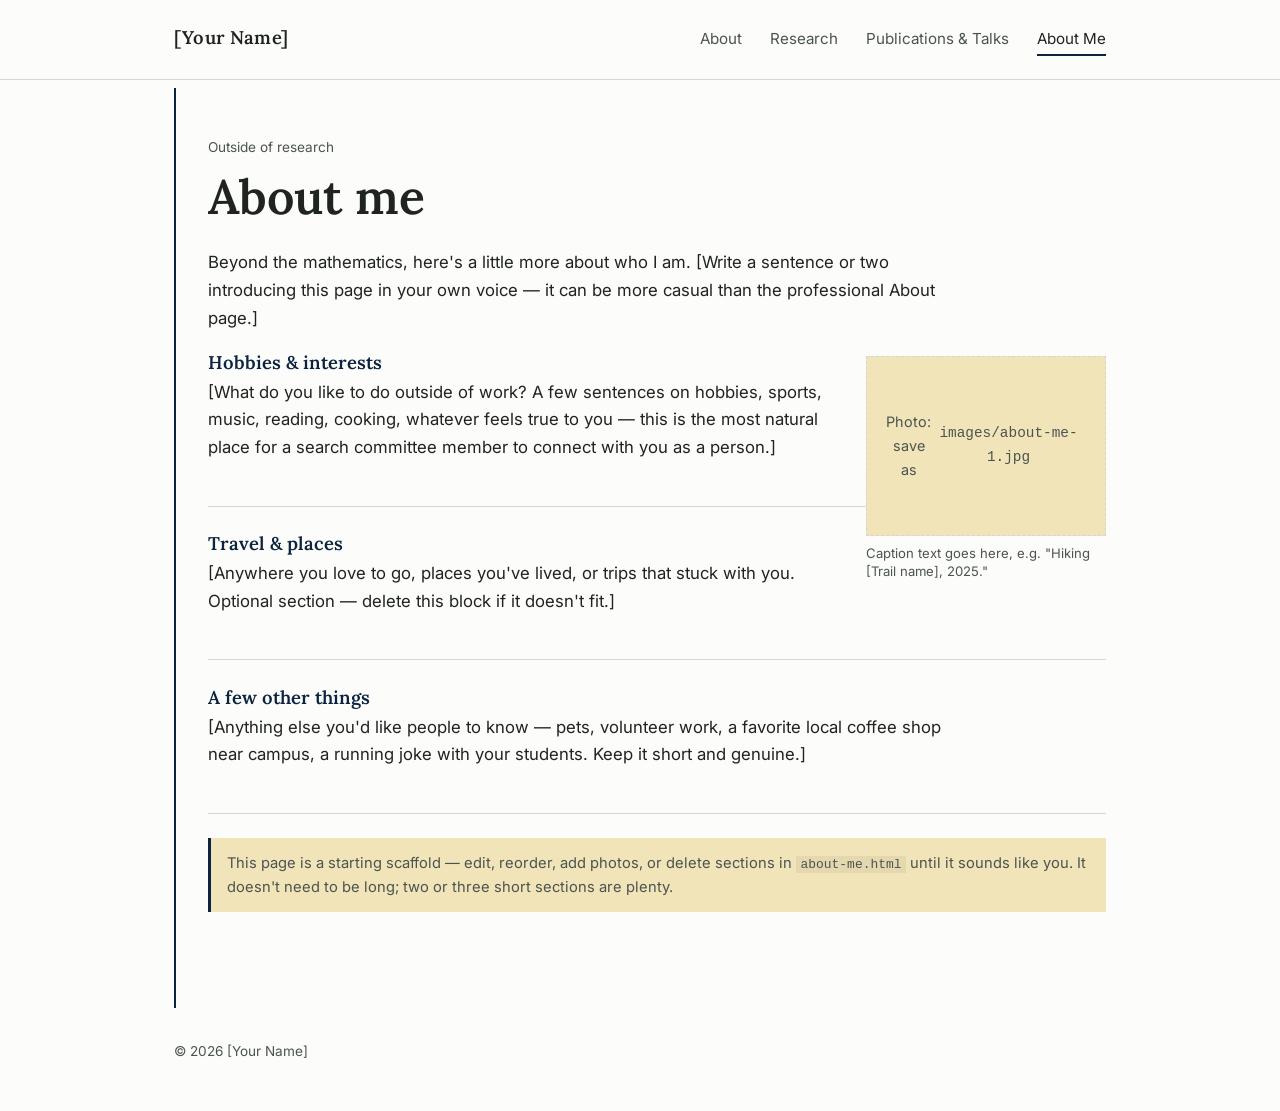
==== about-me.html @ 6d5e1753 "Add files via upload" ====
<!DOCTYPE html>
<html lang="en">
<head>
<meta charset="UTF-8">
<meta name="viewport" content="width=device-width, initial-scale=1.0">
<title>About Me — [Your Name]</title>
<link rel="preconnect" href="https://fonts.googleapis.com">
<link href="https://fonts.googleapis.com/css2?family=Lora:wght@500;600;700&family=Inter:wght@400;500;600&display=swap" rel="stylesheet">
<link rel="stylesheet" href="css/style.css">
</head>
<body>

<header class="site-header">
  <div class="nav-inner">
    <a class="site-name" href="index.html">[Your Name]</a>
    <nav class="site-nav">
      <a href="index.html">About</a>
      <a href="research.html">Research</a>
      <a href="publications.html">Publications &amp; Talks</a>
      <a href="about-me.html" aria-current="page">About Me</a>
    </nav>
  </div>
</header>

<main>
  <div class="page-body">
    <p class="eyebrow">Outside of research</p>
    <h1>About me</h1>
    <p>
      Beyond the mathematics, here's a little more about who I am. [Write a
      sentence or two introducing this page in your own voice &mdash; it can
      be more casual than the professional About page.]
    </p>

    <!--
      EXAMPLE: an inline photo, same reusable style as the one on the
      About page. Copy this block wherever you'd like a photo between
      paragraphs, then update the src/alt/caption.
    -->
    <figure class="inline-photo">
      <div class="photo-placeholder" style="aspect-ratio: 4/3;">
        Photo:<br>save as<br><code>images/about-me-1.jpg</code>
      </div>
      <!-- <img src="images/about-me-1.jpg" alt="Description of the photo"> -->
      <figcaption>Caption text goes here, e.g. "Hiking [Trail name], 2025."</figcaption>
    </figure>

    <div class="interest-block">
      <h3>Hobbies &amp; interests</h3>
      <p>
        [What do you like to do outside of work? A few sentences on hobbies,
        sports, music, reading, cooking, whatever feels true to you &mdash;
        this is the most natural place for a search committee member to
        connect with you as a person.]
      </p>
    </div>

    <div class="interest-block">
      <h3>Travel &amp; places</h3>
      <p>
        [Anywhere you love to go, places you've lived, or trips that stuck
        with you. Optional section &mdash; delete this block if it doesn't
        fit.]
      </p>
    </div>

    <div class="interest-block">
      <h3>A few other things</h3>
      <p>
        [Anything else you'd like people to know &mdash; pets, volunteer
        work, a favorite local coffee shop near campus, a running joke with
        your students. Keep it short and genuine.]
      </p>
    </div>

    <div class="section-note">
      This page is a starting scaffold &mdash; edit, reorder, add photos,
      or delete sections in <code>about-me.html</code> until it sounds like
      you. It doesn't need to be long; two or three short sections are
      plenty.
    </div>
  </div>
</main>

<footer class="site-footer">
  &copy; <span id="year"></span> [Your Name]
</footer>

<script>
  document.getElementById('year').textContent = new Date().getFullYear();
</script>
</body>
</html>
---- css/style.css ----
/* ---------- Tokens ---------- */
:root {
  --bg: #FCFCFA;
  --ink: #1F2421;
  --ink-soft: #4B5450;
  --accent: #0C2340;
  --accent-soft: #F1E4B8;
  --line: #D8D6CE;
  --serif: 'Lora', Georgia, serif;
  --sans: 'Inter', -apple-system, BlinkMacSystemFont, sans-serif;
  --content-width: 760px;
  --wide-width: 980px;
}

* { box-sizing: border-box; }

html { scroll-behavior: smooth; }

body {
  margin: 0;
  background: var(--bg);
  color: var(--ink);
  font-family: var(--sans);
  font-size: 1.05rem;
  line-height: 1.65;
  -webkit-font-smoothing: antialiased;
}

@media (prefers-reduced-motion: reduce) {
  html { scroll-behavior: auto; }
  * { animation: none !important; transition: none !important; }
}

a {
  color: var(--ink);
  text-decoration: none;
  border-bottom: 1px solid var(--accent);
}
a:hover { color: var(--accent); }
a:focus-visible, button:focus-visible {
  outline: 2px solid var(--accent);
  outline-offset: 3px;
}

h1, h2, h3 {
  font-family: var(--serif);
  font-weight: 600;
  line-height: 1.2;
  margin: 0 0 0.5em 0;
  color: var(--ink);
}

h1 { font-size: clamp(2.1rem, 4vw, 3rem); }
h2 { font-size: 1.5rem; margin-top: 2.5rem; }
h3 { font-size: 1.15rem; font-weight: 600; margin-bottom: 0.3em; }

p { margin: 0 0 1.1em 0; max-width: 68ch; }

/* ---------- Header / nav ---------- */
.site-header {
  border-bottom: 1px solid var(--line);
}

.nav-inner {
  max-width: var(--wide-width);
  margin: 0 auto;
  padding: 1.4rem 1.5rem;
  display: flex;
  justify-content: space-between;
  align-items: baseline;
  flex-wrap: wrap;
  gap: 0.75rem 2rem;
}

.site-name {
  font-family: var(--serif);
  font-size: 1.15rem;
  font-weight: 600;
  border-bottom: none;
  letter-spacing: 0.01em;
}
.site-name:hover { color: var(--ink); }

.site-nav {
  display: flex;
  gap: 1.75rem;
}

.site-nav a {
  border-bottom: 2px solid transparent;
  padding-bottom: 3px;
  font-size: 0.95rem;
  color: var(--ink-soft);
}
.site-nav a:hover { color: var(--ink); border-bottom-color: var(--line); }
.site-nav a[aria-current="page"] {
  color: var(--ink);
  border-bottom-color: var(--accent);
}

/* ---------- Page frame ---------- */
main {
  max-width: var(--wide-width);
  margin: 0 auto;
  padding: 0 1.5rem;
}

.page-body {
  border-left: 2px solid var(--accent);
  padding: 3rem 0 4rem 2rem;
  margin-top: 0.5rem;
}

@media (max-width: 640px) {
  .page-body { padding-left: 1.1rem; border-left-width: 1.5px; }
}

.eyebrow {
  font-family: var(--sans);
  font-size: 0.85rem;
  color: var(--ink-soft);
  margin-bottom: 0.6rem;
}

/* ---------- About page ---------- */
.about-grid {
  display: grid;
  grid-template-columns: 1.5fr 1fr;
  gap: 3rem;
  align-items: start;
}

@media (max-width: 720px) {
  .about-grid { grid-template-columns: 1fr; }
  .about-photo { order: -1; max-width: 220px; }
}

.about-photo img {
  width: 100%;
  display: block;
  border: 1px solid var(--line);
}

.photo-placeholder {
  width: 100%;
  aspect-ratio: 4 / 5;
  border: 1.5px dashed var(--line);
  background: var(--accent-soft);
  display: flex;
  align-items: center;
  justify-content: center;
  text-align: center;
  padding: 1.2rem;
  color: var(--ink-soft);
  font-size: 0.9rem;
}

/* ---------- Inline photos within paragraphs ---------- */
figure.inline-photo {
  float: right;
  width: 240px;
  margin: 0.3rem 0 1.2rem 1.75rem;
}
figure.inline-photo img {
  width: 100%;
  display: block;
  border: 1px solid var(--line);
}
figure.inline-photo figcaption {
  font-size: 0.82rem;
  color: var(--ink-soft);
  margin-top: 0.5rem;
  line-height: 1.4;
}

figure.inline-photo-wide {
  width: 100%;
  margin: 1.8rem 0;
  clear: both;
}
figure.inline-photo-wide img {
  width: 100%;
  display: block;
  border: 1px solid var(--line);
}
figure.inline-photo-wide figcaption {
  font-size: 0.82rem;
  color: var(--ink-soft);
  margin-top: 0.5rem;
  line-height: 1.4;
}

@media (max-width: 560px) {
  figure.inline-photo {
    float: none;
    width: 100%;
    margin: 1.2rem 0;
  }
}

.contact-list {
  list-style: none;
  margin: 1.8rem 0 0 0;
  padding: 0;
}
.contact-list li {
  margin-bottom: 0.5rem;
  font-size: 0.95rem;
}
.contact-list span {
  display: inline-block;
  width: 5.5rem;
  color: var(--ink-soft);
}

.tagline {
  font-family: var(--serif);
  font-size: 1.2rem;
  font-style: italic;
  color: var(--ink-soft);
  margin-top: -0.3rem;
  margin-bottom: 1.6rem;
}

/* ---------- Research page ---------- */
.interest-block {
  padding: 1.6rem 0;
  border-bottom: 1px solid var(--line);
}
.interest-block:first-of-type { padding-top: 0; }
.interest-block:last-of-type { border-bottom: none; }

.interest-block h3 { color: var(--accent); }

/* ---------- Publications page ---------- */
.pub-year {
  font-family: var(--serif);
  font-size: 1.05rem;
  color: var(--accent);
  margin: 2.2rem 0 0.8rem 0;
  padding-bottom: 0.3rem;
  border-bottom: 1px solid var(--accent-soft);
}
.pub-year:first-of-type { margin-top: 0.5rem; }

.pub-entry {
  margin-bottom: 1.3rem;
}
.pub-entry .pub-title {
  font-weight: 600;
  display: block;
}
.pub-entry .pub-meta {
  color: var(--ink-soft);
  font-size: 0.92rem;
}
.pub-entry .pub-links a {
  font-size: 0.88rem;
  margin-right: 1rem;
}

.section-note {
  background: var(--accent-soft);
  border-left: 3px solid var(--accent);
  padding: 0.8rem 1rem;
  font-size: 0.92rem;
  color: var(--ink-soft);
  margin: 1.5rem 0 2rem 0;
}
.section-note code {
  background: rgba(0,0,0,0.05);
  padding: 0.1em 0.35em;
  font-size: 0.88em;
}

/* ---------- Footer ---------- */
.site-footer {
  max-width: var(--wide-width);
  margin: 0 auto;
  padding: 2rem 1.5rem 3rem 1.5rem;
  color: var(--ink-soft);
  font-size: 0.85rem;
}
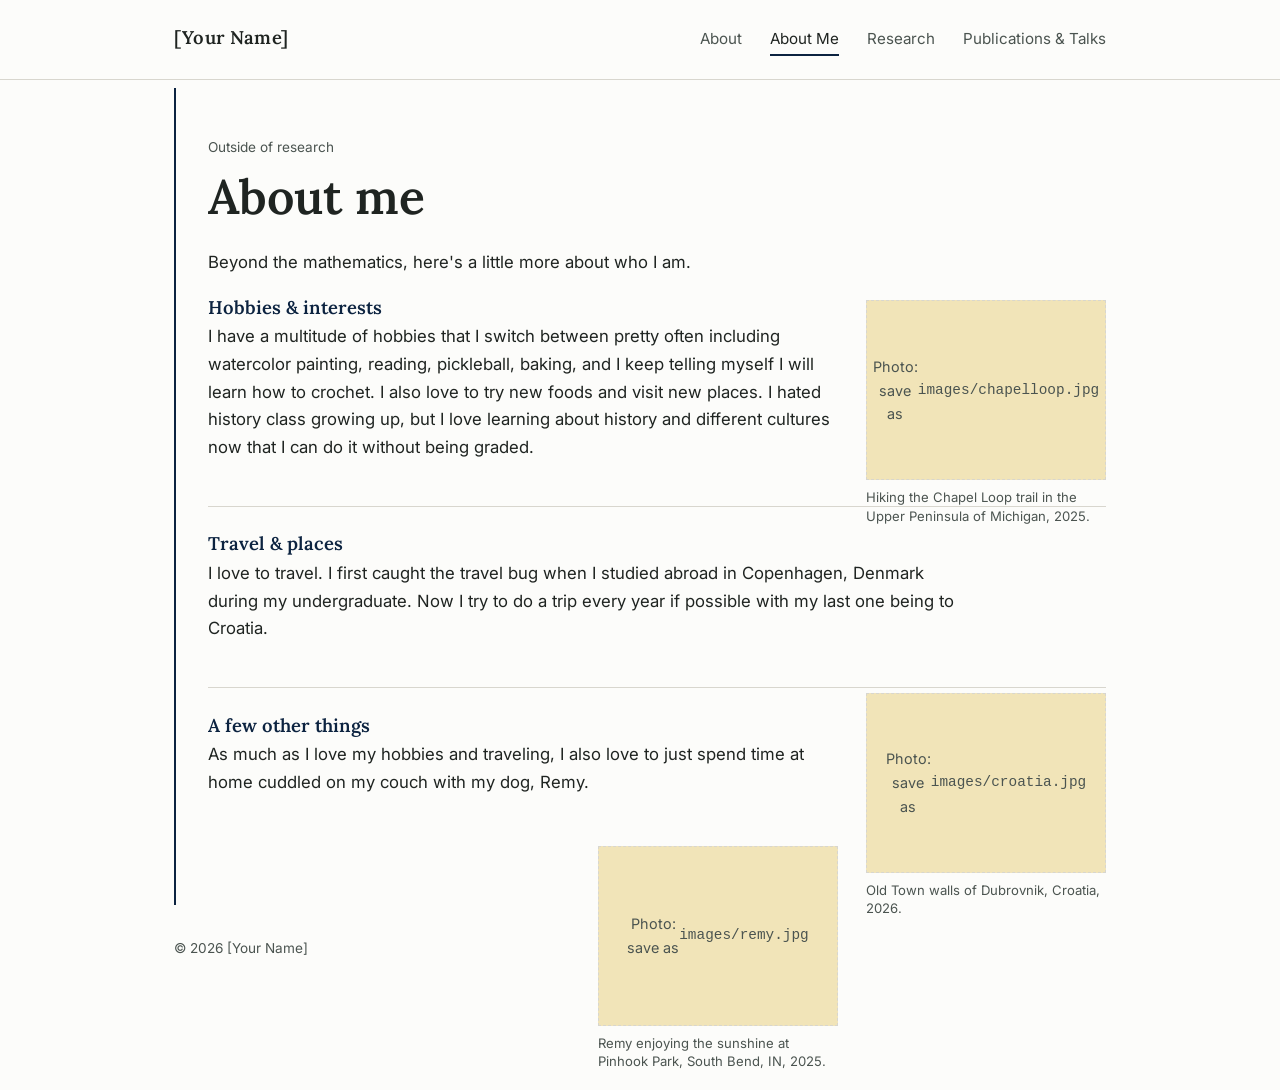
==== commit cc08523f: "Revise About Me section with personal details Updated personal information and added details about h" ====
--- a/about-me.html
+++ b/about-me.html
@@ -3,7 +3,7 @@
 <head>
 <meta charset="UTF-8">
 <meta name="viewport" content="width=device-width, initial-scale=1.0">
-<title>About Me — [Your Name]</title>
+<title>About Me — Connor Parrow</title>
 <link rel="preconnect" href="https://fonts.googleapis.com">
 <link href="https://fonts.googleapis.com/css2?family=Lora:wght@500;600;700&family=Inter:wght@400;500;600&display=swap" rel="stylesheet">
 <link rel="stylesheet" href="css/style.css">
@@ -15,9 +15,9 @@
     <a class="site-name" href="index.html">[Your Name]</a>
     <nav class="site-nav">
       <a href="index.html">About</a>
+      <a href="about-me.html" aria-current="page">About Me</a>
       <a href="research.html">Research</a>
       <a href="publications.html">Publications &amp; Talks</a>
-      <a href="about-me.html" aria-current="page">About Me</a>
     </nav>
   </div>
 </header>
@@ -27,9 +27,7 @@
     <p class="eyebrow">Outside of research</p>
     <h1>About me</h1>
     <p>
-      Beyond the mathematics, here's a little more about who I am. [Write a
-      sentence or two introducing this page in your own voice &mdash; it can
-      be more casual than the professional About page.]
+      Beyond the mathematics, here's a little more about who I am. 
     </p>
 
     <!--
@@ -39,46 +37,55 @@
     -->
     <figure class="inline-photo">
       <div class="photo-placeholder" style="aspect-ratio: 4/3;">
-        Photo:<br>save as<br><code>images/about-me-1.jpg</code>
+        Photo:<br>save as<br><code>images/chapelloop.jpg</code>
       </div>
-      <!-- <img src="images/about-me-1.jpg" alt="Description of the photo"> -->
-      <figcaption>Caption text goes here, e.g. "Hiking [Trail name], 2025."</figcaption>
+      <!-- <img src="images/chapelloop.jpg" alt="Description of the photo"> -->
+      <figcaption>Hiking the Chapel Loop trail in the Upper Peninsula of Michigan, 2025.</figcaption>
     </figure>
 
     <div class="interest-block">
       <h3>Hobbies &amp; interests</h3>
       <p>
-        [What do you like to do outside of work? A few sentences on hobbies,
-        sports, music, reading, cooking, whatever feels true to you &mdash;
-        this is the most natural place for a search committee member to
-        connect with you as a person.]
+        I have a multitude of hobbies that I switch between pretty often including watercolor painting, 
+        reading, pickleball, baking, and I keep telling myself I will learn how to crochet. I also love 
+        to try new foods and visit new places. I hated history class growing up, but I love learning about
+        history and different cultures now that I can do it without being graded.
       </p>
     </div>
 
     <div class="interest-block">
       <h3>Travel &amp; places</h3>
       <p>
-        [Anywhere you love to go, places you've lived, or trips that stuck
-        with you. Optional section &mdash; delete this block if it doesn't
-        fit.]
+        I love to travel. I first caught the travel bug when I studied abroad in Copenhagen, Denmark 
+        during my undergraduate. Now I try to do a trip every year if possible with my last one being 
+        to Croatia.        
       </p>
     </div>
+    <figure class="inline-photo">
+      <div class="photo-placeholder" style="aspect-ratio: 4/3;">
+        Photo:<br>save as<br><code>images/croatia.jpg</code>
+      </div>
+      <!-- <img src="images/croatia.jpg" alt="Description of the photo"> -->
+      <figcaption>Old Town walls of Dubrovnik, Croatia, 2026.</figcaption>
+    </figure>
 
     <div class="interest-block">
       <h3>A few other things</h3>
       <p>
-        [Anything else you'd like people to know &mdash; pets, volunteer
-        work, a favorite local coffee shop near campus, a running joke with
-        your students. Keep it short and genuine.]
+        As much as I love my hobbies and traveling, I also love to just spend time 
+        at home cuddled on my couch with my dog, Remy.
       </p>
     </div>
 
-    <div class="section-note">
-      This page is a starting scaffold &mdash; edit, reorder, add photos,
-      or delete sections in <code>about-me.html</code> until it sounds like
-      you. It doesn't need to be long; two or three short sections are
-      plenty.
-    </div>
+    <figure class="inline-photo">
+      <div class="photo-placeholder" style="aspect-ratio: 4/3;">
+        Photo:<br>save as<br><code>images/remy.jpg</code>
+      </div>
+      <!-- <img src="images/remy.jpg" alt="Description of the photo"> -->
+      <figcaption>Remy enjoying the sunshine at Pinhook Park, South Bend, IN, 2025.</figcaption>
+    </figure>
+
+    
   </div>
 </main>
 
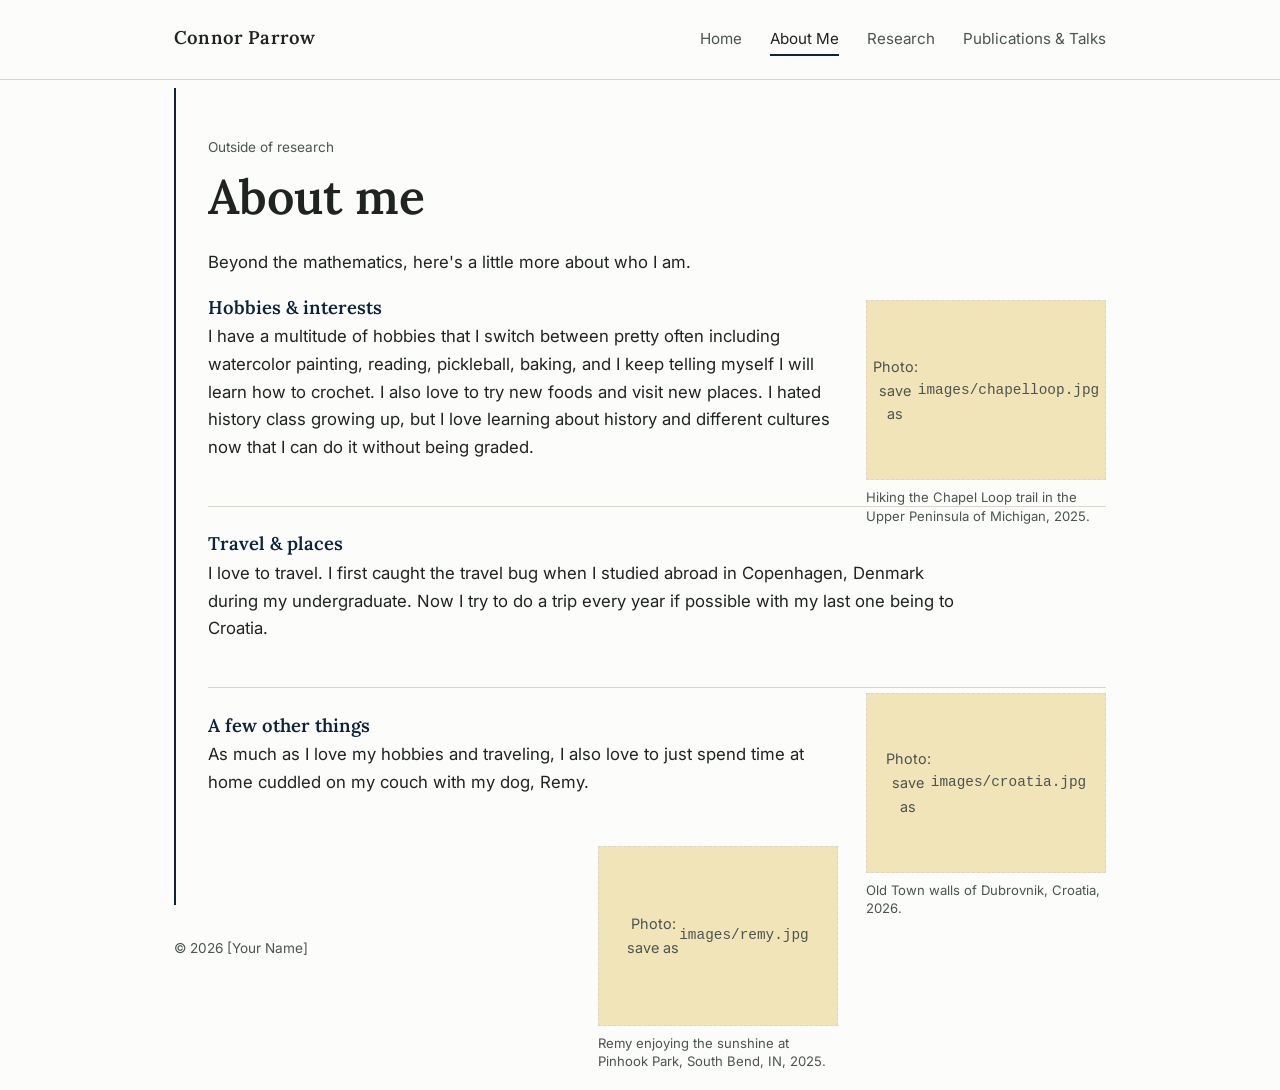
==== commit b12a2da8: "Update site name to 'Connor Parrow' in about-me.html" ====
--- a/about-me.html
+++ b/about-me.html
@@ -12,9 +12,9 @@
 
 <header class="site-header">
   <div class="nav-inner">
-    <a class="site-name" href="index.html">[Your Name]</a>
+    <a class="site-name" href="index.html">Connor Parrow</a>
     <nav class="site-nav">
-      <a href="index.html">About</a>
+      <a href="index.html">Home</a>
       <a href="about-me.html" aria-current="page">About Me</a>
       <a href="research.html">Research</a>
       <a href="publications.html">Publications &amp; Talks</a>
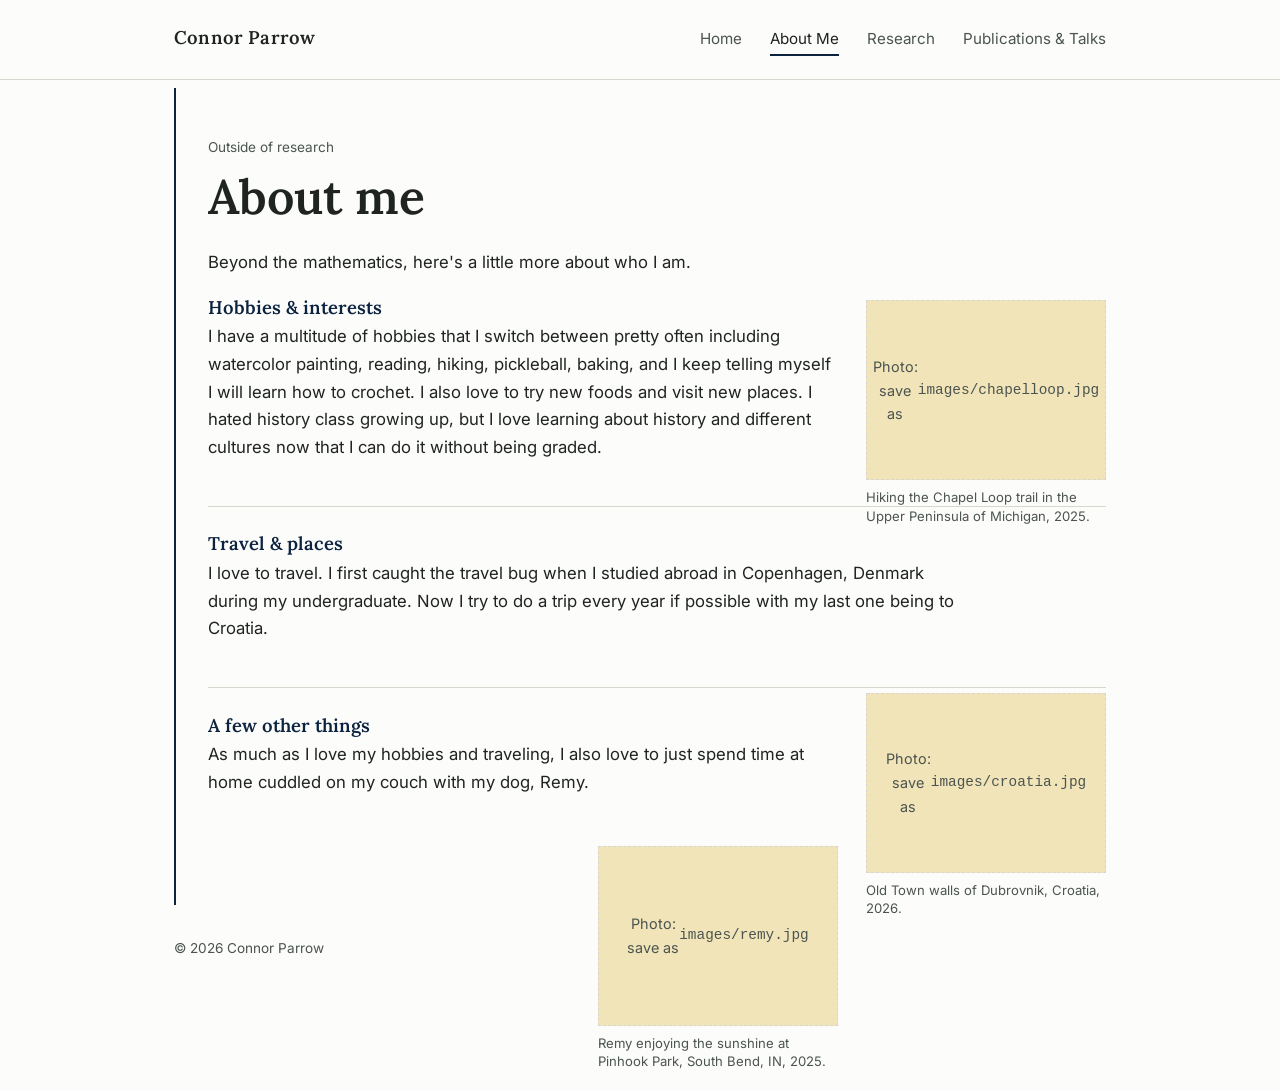
==== commit a4fab9fc: "Update about-me.html with new footer name Removed example photo comment and updated footer name." ====
--- a/about-me.html
+++ b/about-me.html
@@ -29,12 +29,7 @@
     <p>
       Beyond the mathematics, here's a little more about who I am. 
     </p>
-
-    <!--
-      EXAMPLE: an inline photo, same reusable style as the one on the
-      About page. Copy this block wherever you'd like a photo between
-      paragraphs, then update the src/alt/caption.
-    -->
+    
     <figure class="inline-photo">
       <div class="photo-placeholder" style="aspect-ratio: 4/3;">
         Photo:<br>save as<br><code>images/chapelloop.jpg</code>
@@ -47,7 +42,7 @@
       <h3>Hobbies &amp; interests</h3>
       <p>
         I have a multitude of hobbies that I switch between pretty often including watercolor painting, 
-        reading, pickleball, baking, and I keep telling myself I will learn how to crochet. I also love 
+        reading, hiking, pickleball, baking, and I keep telling myself I will learn how to crochet. I also love 
         to try new foods and visit new places. I hated history class growing up, but I love learning about
         history and different cultures now that I can do it without being graded.
       </p>
@@ -90,7 +85,7 @@
 </main>
 
 <footer class="site-footer">
-  &copy; <span id="year"></span> [Your Name]
+  &copy; <span id="year"></span> Connor Parrow
 </footer>
 
 <script>
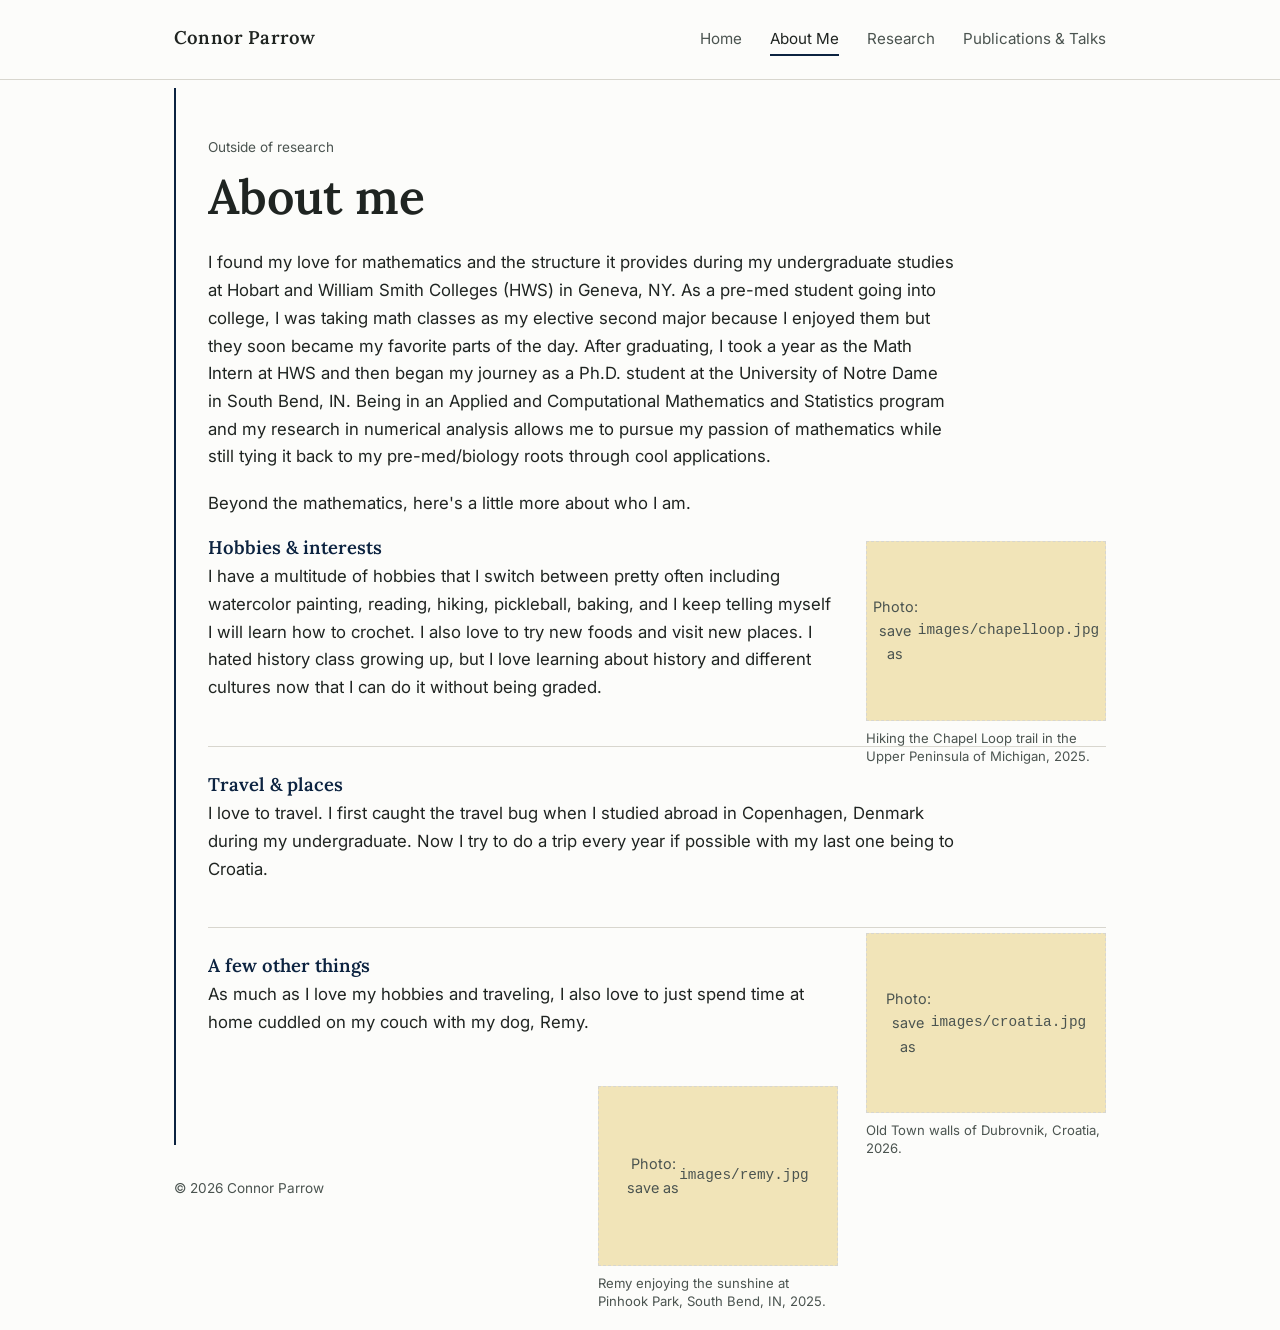
==== commit 932be39b: "Enhance 'About me' section with personal details Added a personal paragraph detailing educational ba" ====
--- a/about-me.html
+++ b/about-me.html
@@ -26,6 +26,19 @@
   <div class="page-body">
     <p class="eyebrow">Outside of research</p>
     <h1>About me</h1>
+     <p>
+          I found my love for mathematics and the structure it provides 
+          during my undergraduate studies at Hobart and William Smith Colleges (HWS) 
+          in Geneva, NY. As a pre-med student going into college, I was taking math 
+          classes as my elective second major because I enjoyed them but they soon 
+          became my favorite parts of the day. After graduating, I took a year as 
+          the Math Intern at HWS and then began my journey as a Ph.D. student at the 
+          University of Notre Dame in South Bend, IN. Being in an Applied and Computational 
+          Mathematics and Statistics program and my research in numerical analysis 
+          allows me to pursue my passion of mathematics while still tying it back to my 
+          pre-med/biology roots through cool applications. 
+        </p>
+    
     <p>
       Beyond the mathematics, here's a little more about who I am. 
     </p>
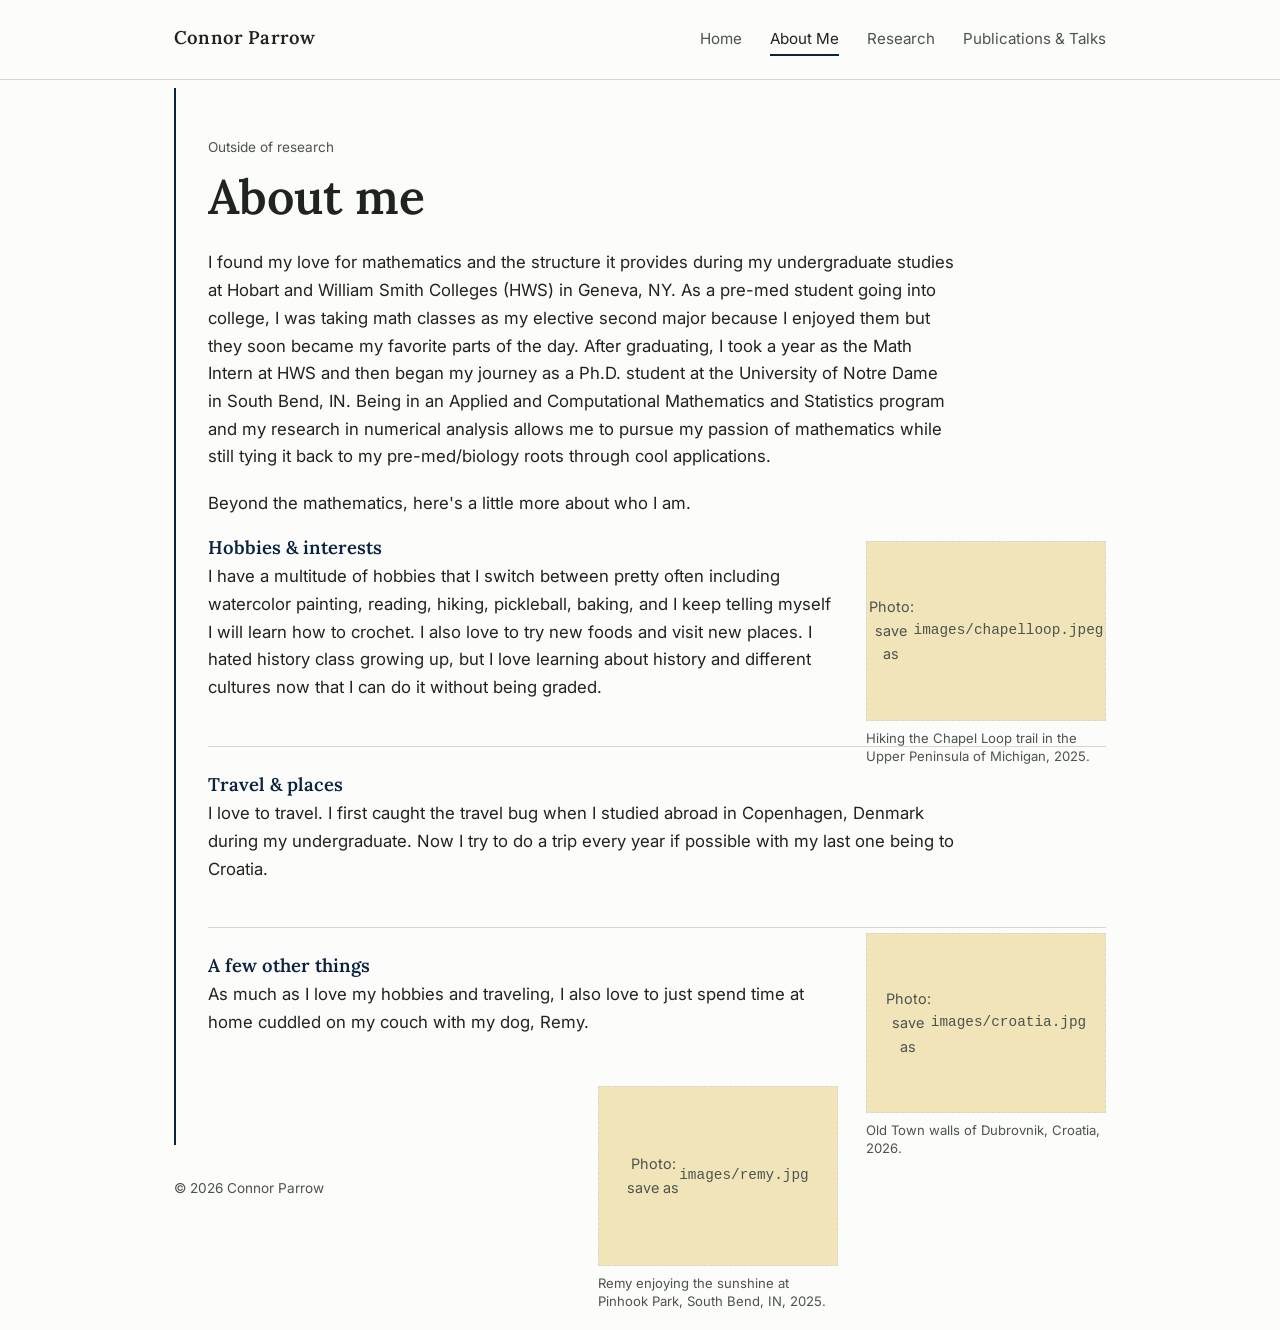
==== commit 836b62cc: "Update image file extension from .jpg to .jpeg" ====
--- a/about-me.html
+++ b/about-me.html
@@ -45,9 +45,9 @@
     
     <figure class="inline-photo">
       <div class="photo-placeholder" style="aspect-ratio: 4/3;">
-        Photo:<br>save as<br><code>images/chapelloop.jpg</code>
+        Photo:<br>save as<br><code>images/chapelloop.jpeg</code>
       </div>
-      <!-- <img src="images/chapelloop.jpg" alt="Description of the photo"> -->
+      <!-- <img src="images/chapelloop.jpeg" alt="Description of the photo"> -->
       <figcaption>Hiking the Chapel Loop trail in the Upper Peninsula of Michigan, 2025.</figcaption>
     </figure>
 
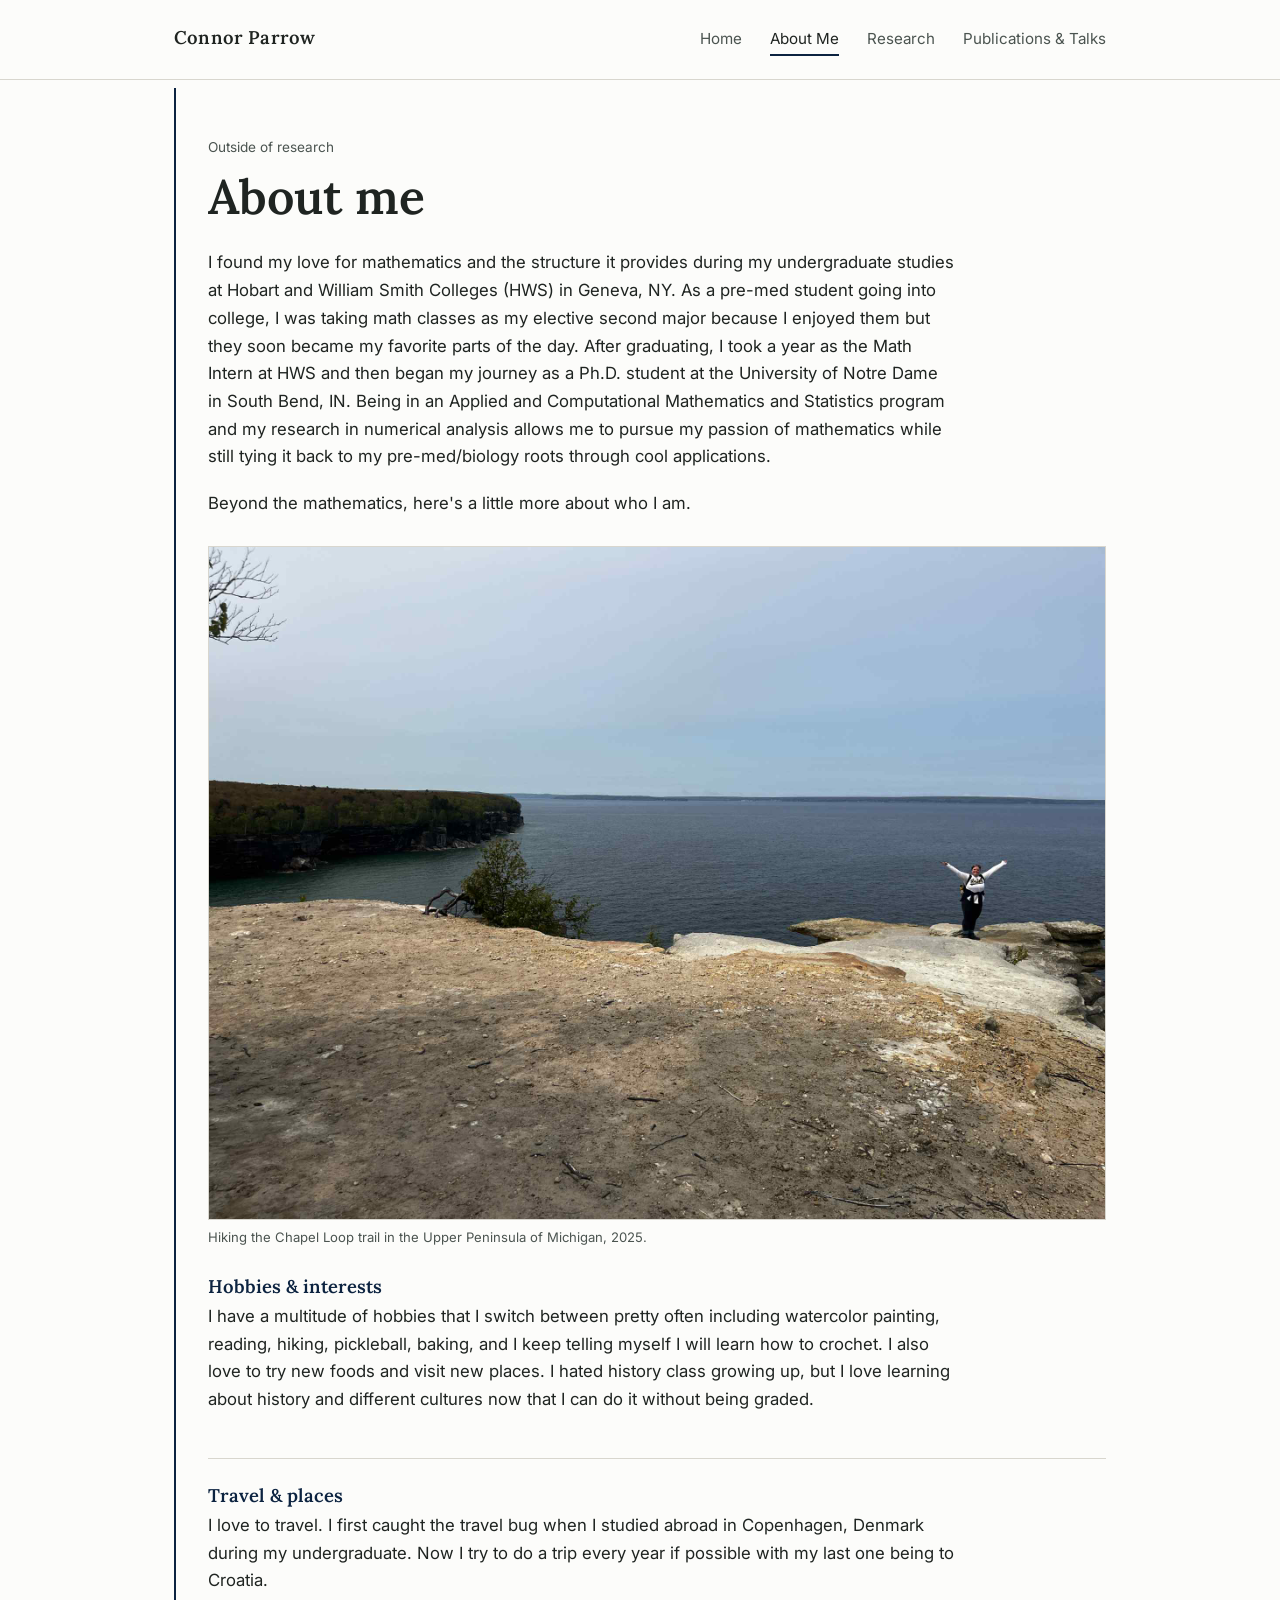
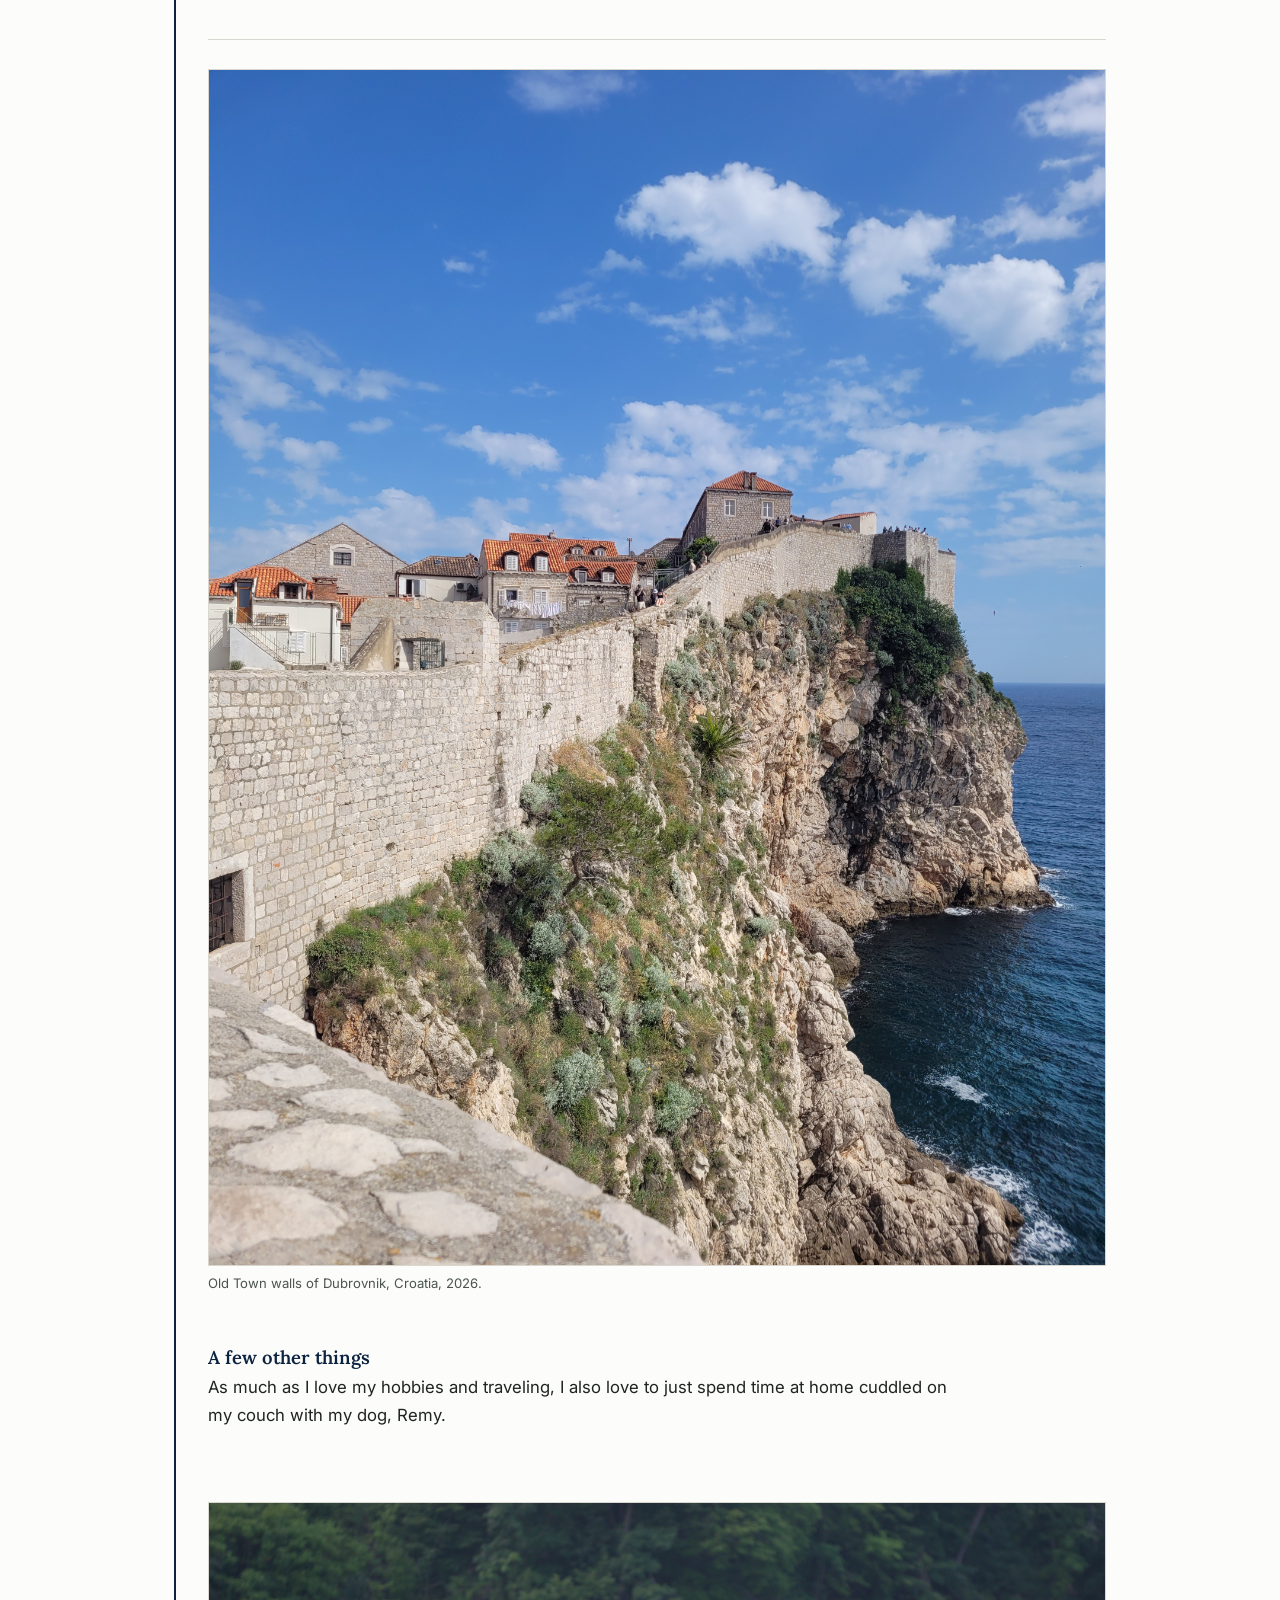
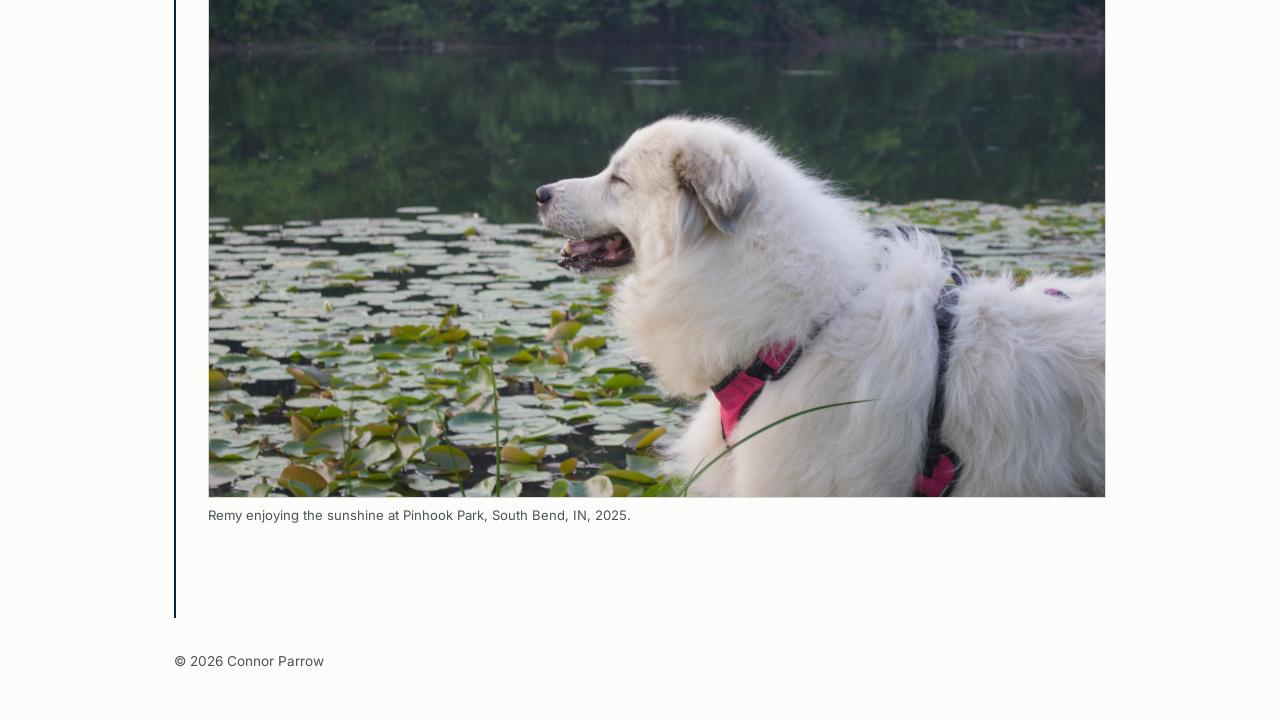
==== commit d76dbcb4: "Replace photo placeholders with actual images" ====
--- a/about-me.html
+++ b/about-me.html
@@ -42,14 +42,11 @@
     <p>
       Beyond the mathematics, here's a little more about who I am. 
     </p>
-    
-    <figure class="inline-photo">
-      <div class="photo-placeholder" style="aspect-ratio: 4/3;">
-        Photo:<br>save as<br><code>images/chapelloop.jpeg</code>
-      </div>
-      <!-- <img src="images/chapelloop.jpeg" alt="Description of the photo"> -->
-      <figcaption>Hiking the Chapel Loop trail in the Upper Peninsula of Michigan, 2025.</figcaption>
+    <figure class="inline-photo-wide">
+         <img src="images/chapelloop.jpeg" alt="Description of the photo">
+         <figcaption>Hiking the Chapel Loop trail in the Upper Peninsula of Michigan, 2025.</figcaption>
     </figure>
+
 
     <div class="interest-block">
       <h3>Hobbies &amp; interests</h3>
@@ -69,12 +66,10 @@
         to Croatia.        
       </p>
     </div>
-    <figure class="inline-photo">
-      <div class="photo-placeholder" style="aspect-ratio: 4/3;">
-        Photo:<br>save as<br><code>images/croatia.jpg</code>
-      </div>
-      <!-- <img src="images/croatia.jpg" alt="Description of the photo"> -->
-      <figcaption>Old Town walls of Dubrovnik, Croatia, 2026.</figcaption>
+
+    <figure class="inline-photo-wide">
+         <img src="images/croatia.jpg" alt="Description of the photo">
+         <figcaption>Old Town walls of Dubrovnik, Croatia, 2026.</figcaption>
     </figure>
 
     <div class="interest-block">
@@ -84,15 +79,10 @@
         at home cuddled on my couch with my dog, Remy.
       </p>
     </div>
-
-    <figure class="inline-photo">
-      <div class="photo-placeholder" style="aspect-ratio: 4/3;">
-        Photo:<br>save as<br><code>images/remy.jpg</code>
-      </div>
-      <!-- <img src="images/remy.jpg" alt="Description of the photo"> -->
-      <figcaption>Remy enjoying the sunshine at Pinhook Park, South Bend, IN, 2025.</figcaption>
+   <figure class="inline-photo-wide">
+         <img src="images/remy.jpg" alt="Description of the photo">
+         <figcaption>Remy enjoying the sunshine at Pinhook Park, South Bend, IN, 2025.</figcaption>
     </figure>
-
     
   </div>
 </main>
